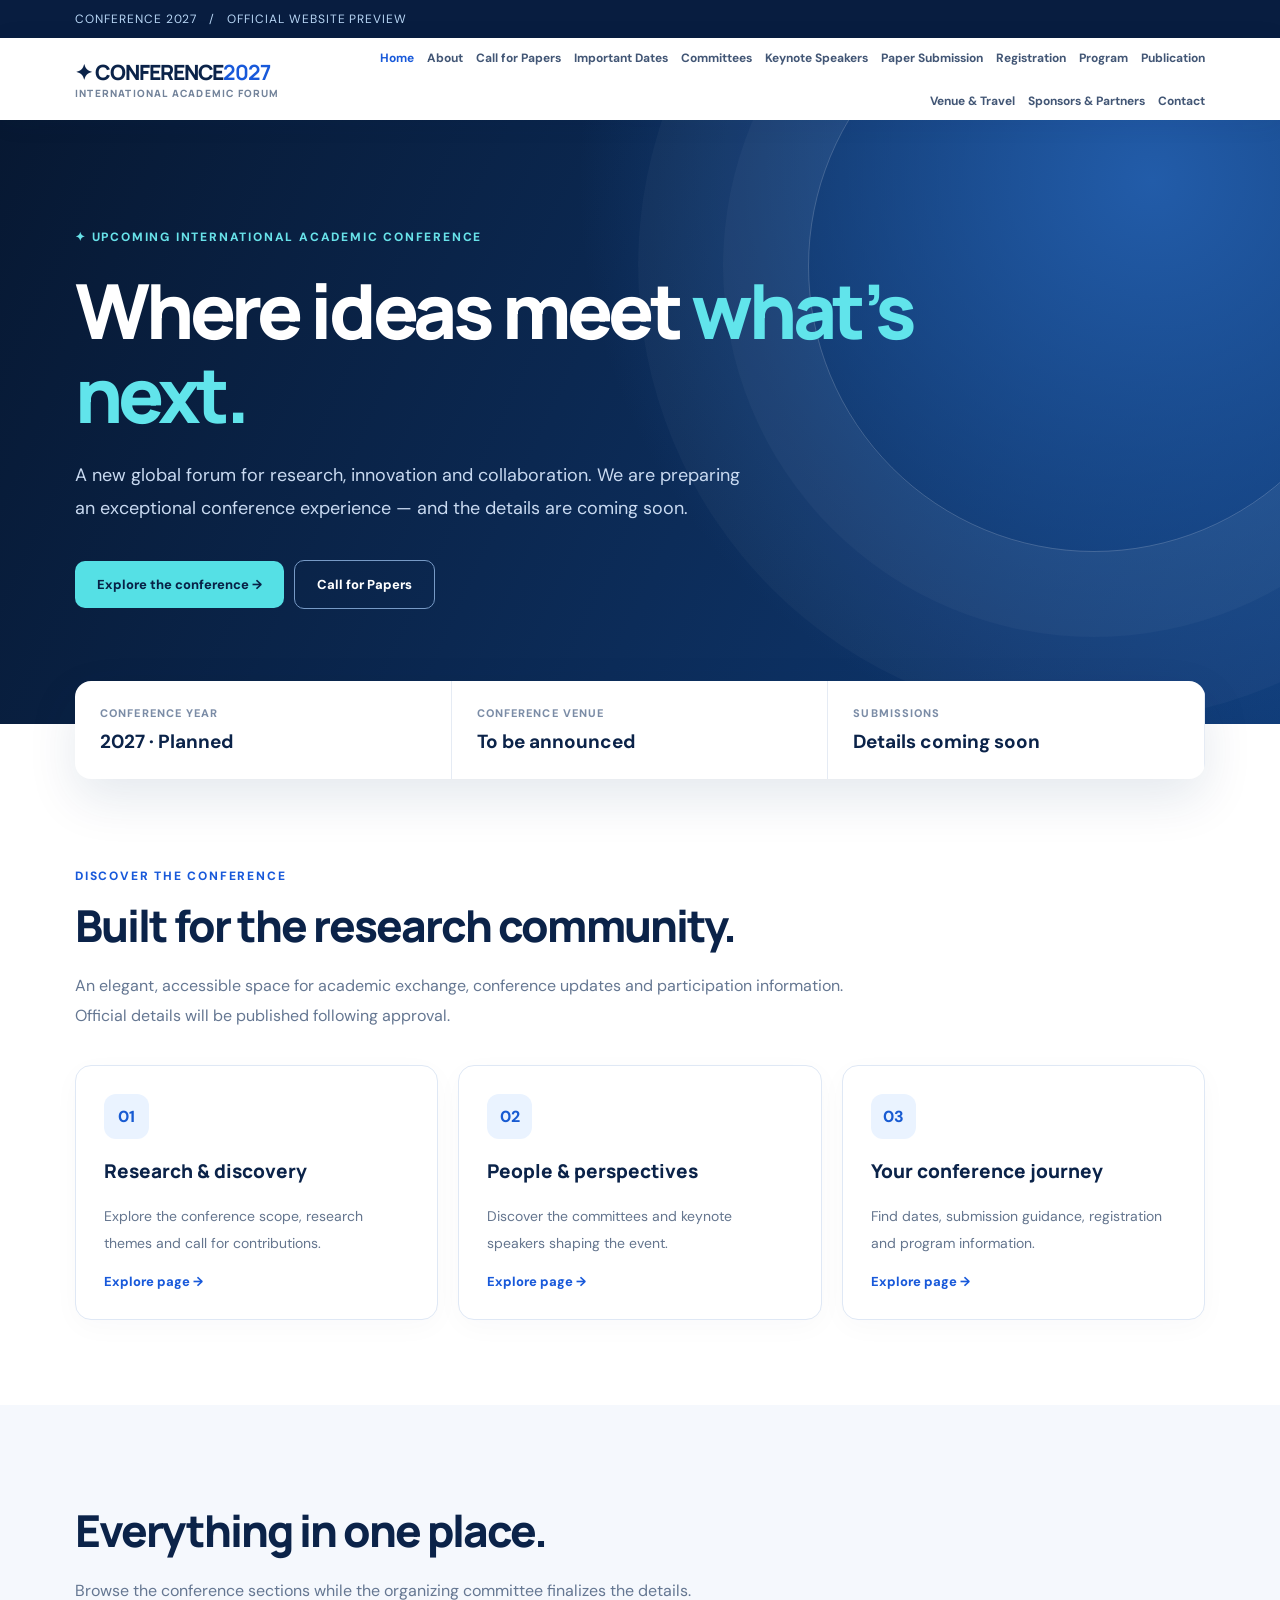
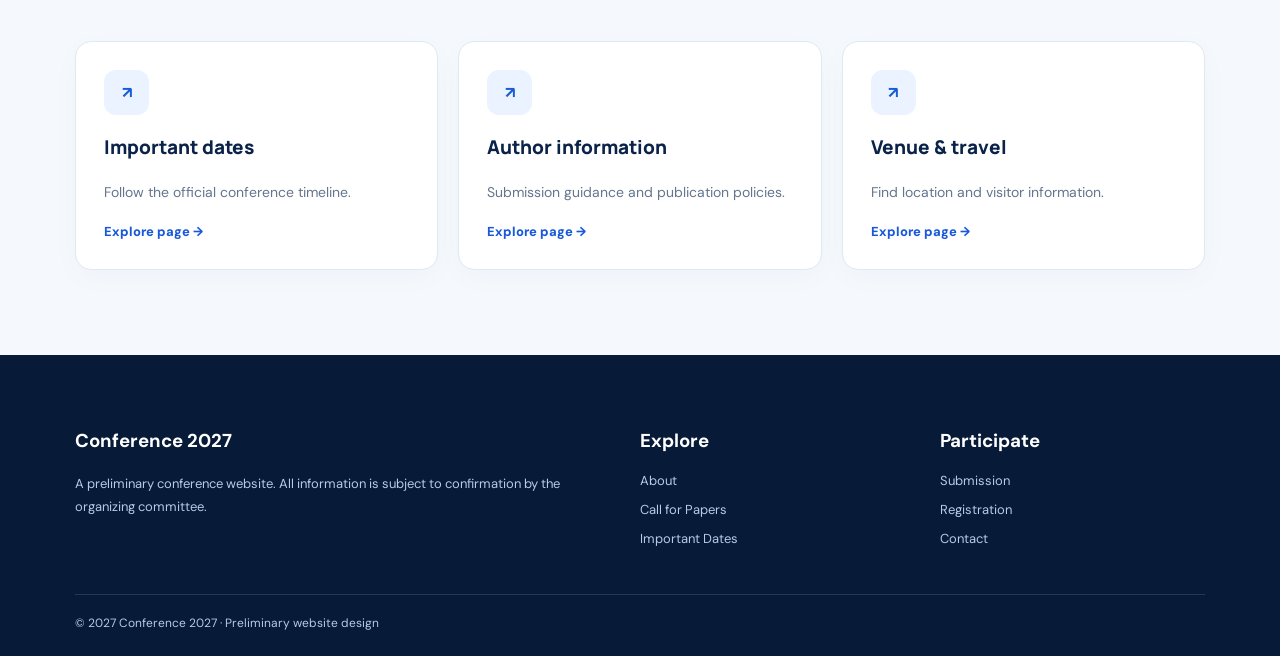
==== index.html @ f7d519e5 "Add conference website: index.html" ====
<!doctype html><html lang="en"><head><meta charset="utf-8"><meta name="viewport" content="width=device-width,initial-scale=1"><meta name="description" content="Upcoming international academic conference 2027."><title>Home | Conference 2027</title><link rel="stylesheet" href="assets/style.css"></head><body><div class="strip"><div class="container">CONFERENCE 2027 &nbsp; / &nbsp; OFFICIAL WEBSITE PREVIEW</div></div><header><div class="container head"><a class="brand" href="index.html">✦ CONFERENCE<b>2027</b><small>INTERNATIONAL ACADEMIC FORUM</small></a><button class="menu" aria-label="Toggle menu">☰ Menu</button><nav><a href="index.html">Home</a><a href="about.html">About</a><a href="cfp.html">Call for Papers</a><a href="dates.html">Important Dates</a><a href="committees.html">Committees</a><a href="keynotes.html">Keynote Speakers</a><a href="submission.html">Paper Submission</a><a href="registration.html">Registration</a><a href="program.html">Program</a><a href="publication.html">Publication</a><a href="venue.html">Venue & Travel</a><a href="sponsors.html">Sponsors & Partners</a><a href="contact.html">Contact</a></nav></div></header><section class="hero"><div class="container"><span class="eyebrow">✦ Upcoming international academic conference</span><h1>Where ideas meet <em>what’s next.</em></h1><p>A new global forum for research, innovation and collaboration. We are preparing an exceptional conference experience — and the details are coming soon.</p><a class="btn" href="about.html">Explore the conference →</a><a class="btn secondary" href="cfp.html">Call for Papers</a></div></section><div class="container"><div class="stats"><div><small>Conference year</small><strong>2027 · Planned</strong></div><div><small>Conference venue</small><strong>To be announced</strong></div><div><small>Submissions</small><strong>Details coming soon</strong></div></div></div><section class="section"><div class="container"><span class="eyebrow" style="color:#1859da">Discover the conference</span><h2>Built for the research community.</h2><p class="lead">An elegant, accessible space for academic exchange, conference updates and participation information. Official details will be published following approval.</p><div class="grid"><article class="card"><span class="icon">01</span><h3>Research & discovery</h3><p>Explore the conference scope, research themes and call for contributions.</p><a href="cfp.html">Explore page →</a></article><article class="card"><span class="icon">02</span><h3>People & perspectives</h3><p>Discover the committees and keynote speakers shaping the event.</p><a href="committees.html">Explore page →</a></article><article class="card"><span class="icon">03</span><h3>Your conference journey</h3><p>Find dates, submission guidance, registration and program information.</p><a href="dates.html">Explore page →</a></article></div></div></section><section class="section soft"><div class="container"><h2>Everything in one place.</h2><p class="lead">Browse the conference sections while the organizing committee finalizes the details.</p><div class="grid"><article class="card"><span class="icon">↗</span><h3>Important dates</h3><p>Follow the official conference timeline.</p><a href="dates.html">Explore page →</a></article><article class="card"><span class="icon">↗</span><h3>Author information</h3><p>Submission guidance and publication policies.</p><a href="submission.html">Explore page →</a></article><article class="card"><span class="icon">↗</span><h3>Venue & travel</h3><p>Find location and visitor information.</p><a href="venue.html">Explore page →</a></article></div></div></section><footer><div class="container"><div class="cols"><div><h3>Conference 2027</h3><p>A preliminary conference website. All information is subject to confirmation by the organizing committee.</p></div><div><h3>Explore</h3><a href="about.html">About</a><a href="cfp.html">Call for Papers</a><a href="dates.html">Important Dates</a></div><div><h3>Participate</h3><a href="submission.html">Submission</a><a href="registration.html">Registration</a><a href="contact.html">Contact</a></div></div><div class="copyright">© 2027 Conference 2027 · Preliminary website design</div></div></footer><script src="assets/main.js"></script></body></html>
---- assets/style.css ----
@import url('https://fonts.googleapis.com/css2?family=DM+Sans:wght@400;500;600;700;800&family=Manrope:wght@400;600;700;800&display=swap');:root{--ink:#0b2349;--blue:#1859da;--muted:#657792}*{box-sizing:border-box}body{margin:0;color:var(--ink);font-family:'DM Sans',Arial,sans-serif}a{text-decoration:none;color:inherit}.container{max-width:1180px;margin:auto;padding:0 25px}.strip{background:#081d40;color:#b8d6f5;padding:11px 0;font-size:12px;letter-spacing:.08em;text-transform:uppercase}header{background:white;position:sticky;top:0;z-index:10;box-shadow:0 3px 25px #102c5410}.head{display:flex;align-items:center;justify-content:space-between;min-height:82px;gap:22px}.brand{font:800 21px Manrope,Arial,sans-serif;letter-spacing:-.05em;white-space:nowrap}.brand b{color:var(--blue)}.brand small{display:block;color:#73839a;font-size:10px;letter-spacing:.12em}nav{display:flex;flex-wrap:wrap;justify-content:flex-end;gap:13px}nav a{font-size:12px;font-weight:700;color:#425675;padding:7px 0}nav a:hover,nav a.active{color:var(--blue)}.menu{display:none;border:0;background:#e8f2ff;padding:11px;border-radius:9px}.hero{background:radial-gradient(circle at 90% 10%,#225ca9,transparent 45%),linear-gradient(115deg,#071832,#103c78);color:#fff;position:relative;overflow:hidden}.hero:after{content:'';position:absolute;right:-100px;top:-140px;width:570px;height:570px;border:1px solid #ffffff33;border-radius:50%;box-shadow:0 0 0 85px #ffffff08,0 0 0 170px #ffffff07;pointer-events:none}.hero .container{position:relative;z-index:1;padding-top:105px;padding-bottom:115px}.eyebrow{font-size:12px;letter-spacing:.15em;text-transform:uppercase;font-weight:800;color:#68e2e9}.hero h1{font:800 clamp(43px,6vw,76px)/1.1 Manrope,Arial,sans-serif;letter-spacing:-.055em;max-width:850px;margin:23px 0}.hero h1 em{color:#61e4eb;font-style:normal}.hero p{font-size:18px;line-height:1.8;max-width:680px;color:#c9daf1}.btn{display:inline-block;padding:15px 22px;background:#55e0e5;color:#082146;font-weight:800;border-radius:10px;margin:18px 10px 0 0;font-size:13px}.btn.secondary{background:transparent;color:#fff;border:1px solid #779ac6}.stats{display:grid;grid-template-columns:repeat(3,1fr);background:#fff;border-radius:16px;box-shadow:0 20px 50px #092e5d1b;position:relative;margin-top:-43px;overflow:hidden}.stats div{padding:25px;border-right:1px solid #e5ebf4}.stats small{display:block;text-transform:uppercase;color:#7b8ca6;font-size:11px;font-weight:800;letter-spacing:.1em}.stats strong{display:block;margin-top:9px;font-size:19px}.section{padding:85px 0}.soft{background:#f5f8fd}.section h2{font:800 clamp(30px,4vw,44px) Manrope,Arial,sans-serif;letter-spacing:-.045em;margin:10px 0 16px}.lead{color:var(--muted);line-height:1.85;max-width:770px}.grid{display:grid;grid-template-columns:repeat(3,1fr);gap:20px;margin-top:35px}.card,.panel{background:#fff;border:1px solid #dfe8f5;border-radius:16px;padding:28px;box-shadow:0 7px 28px #112c4a07}.card .icon{display:grid;place-items:center;width:45px;height:45px;background:#eaf3ff;color:#185bd2;border-radius:12px;font-weight:800}.card h3,.panel h3{font:800 19px Manrope,Arial,sans-serif}.card p,.panel p,.panel li{font-size:14px;line-height:1.9;color:#64758e}.card a{color:var(--blue);font-size:13px;font-weight:800}.pagehead{background:linear-gradient(110deg,#071b3a,#15509a);color:white;padding:72px 0}.pagehead h1{font:800 clamp(35px,5vw,55px) Manrope,Arial,sans-serif;letter-spacing:-.05em;margin:12px 0}.pagehead p{color:#c7d9f0;line-height:1.8}.content{max-width:940px}.panel{margin:22px 0}.notice{background:#eaf4ff;border-left:4px solid #2a6de0;padding:18px 21px;border-radius:8px;color:#31577f;line-height:1.8}footer{background:#071a37;color:#b6cbe5;padding:55px 0 25px}footer .cols{display:grid;grid-template-columns:2fr 1fr 1fr;gap:35px}footer h3{color:white}footer a{display:block;margin:12px 0;font-size:13px}footer p{line-height:1.8;font-size:13px}.copyright{border-top:1px solid #ffffff20;margin-top:35px;padding-top:20px;font-size:12px}@media(max-width:900px){.menu{display:block}nav{display:none;position:absolute;top:82px;left:0;right:0;padding:20px;background:#fff;box-shadow:0 15px 25px #112c4a25}nav.open{display:grid;grid-template-columns:repeat(2,1fr)}.grid{grid-template-columns:repeat(2,1fr)}}@media(max-width:600px){.grid,.stats,footer .cols{grid-template-columns:1fr}.stats div{border-bottom:1px solid #e5ebf4}.hero .container{padding-top:75px;padding-bottom:95px}.section{padding:60px 0}.container{padding:0 18px}}
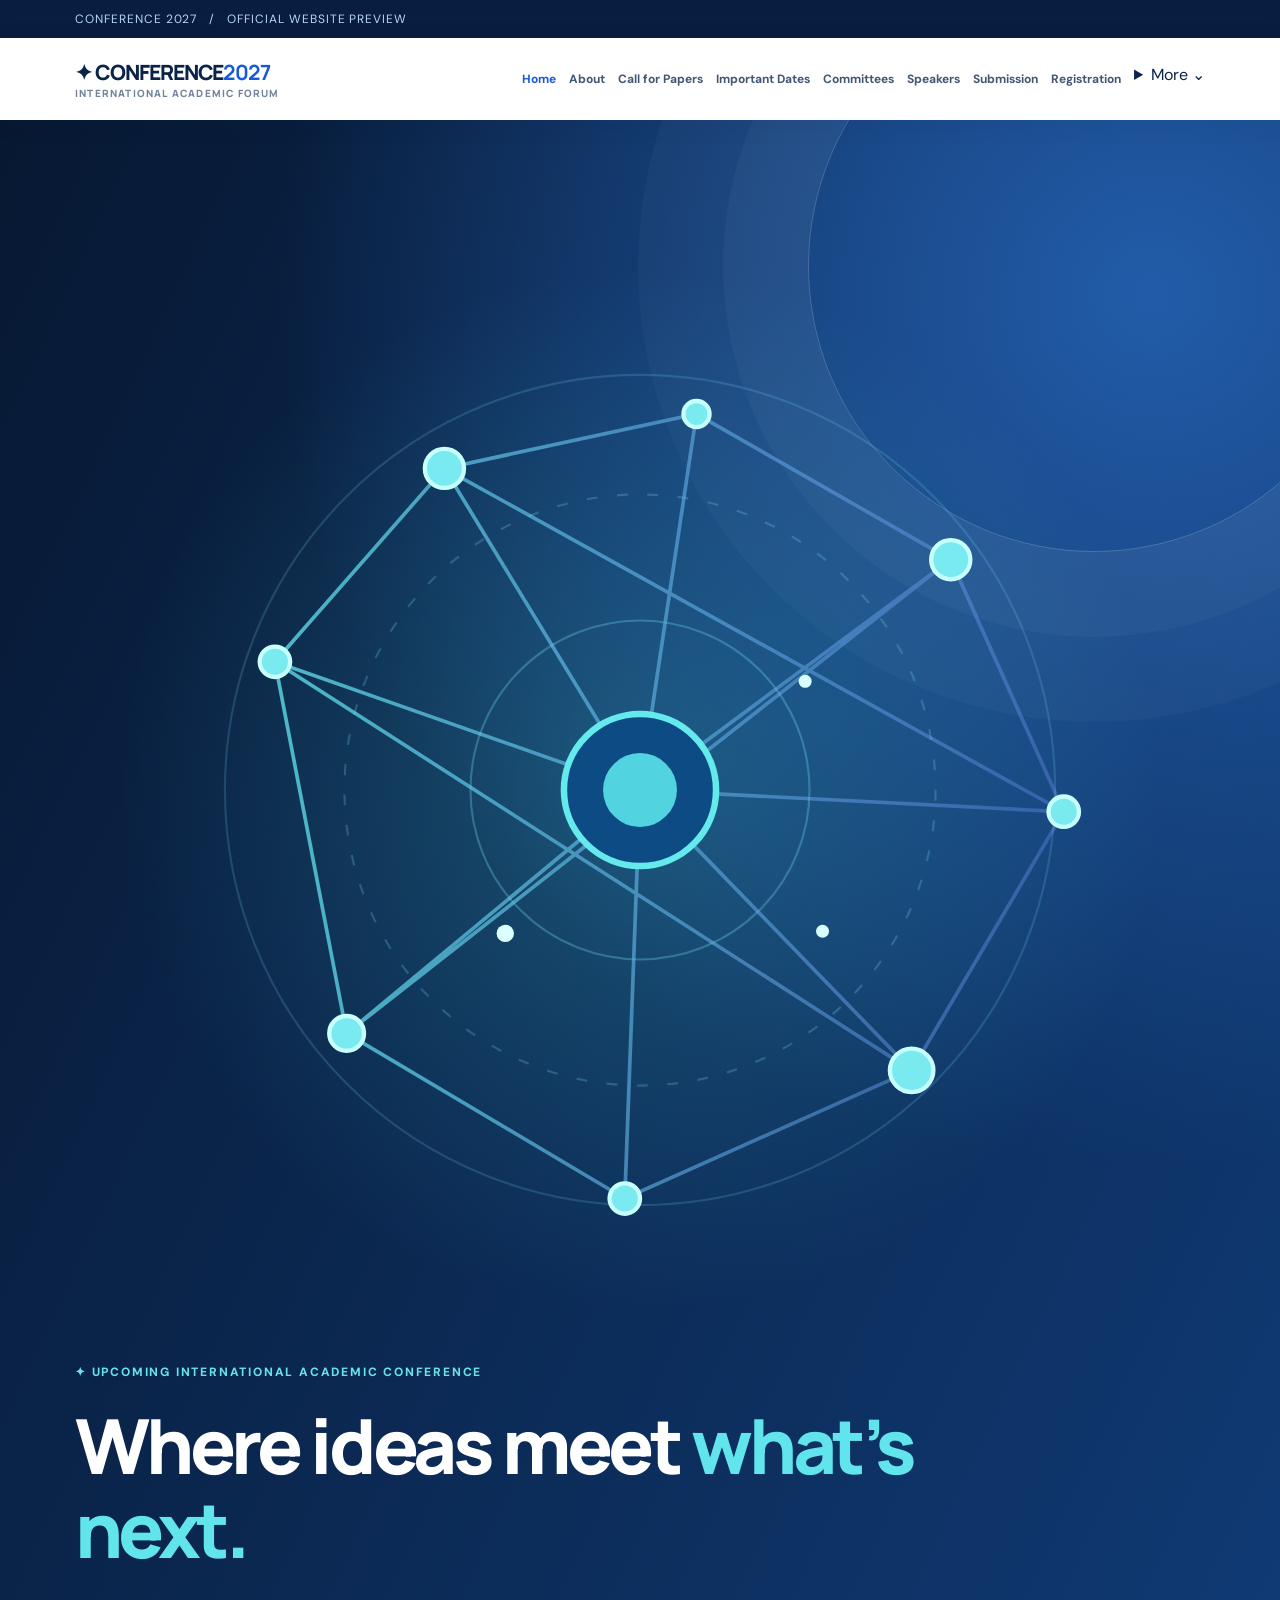
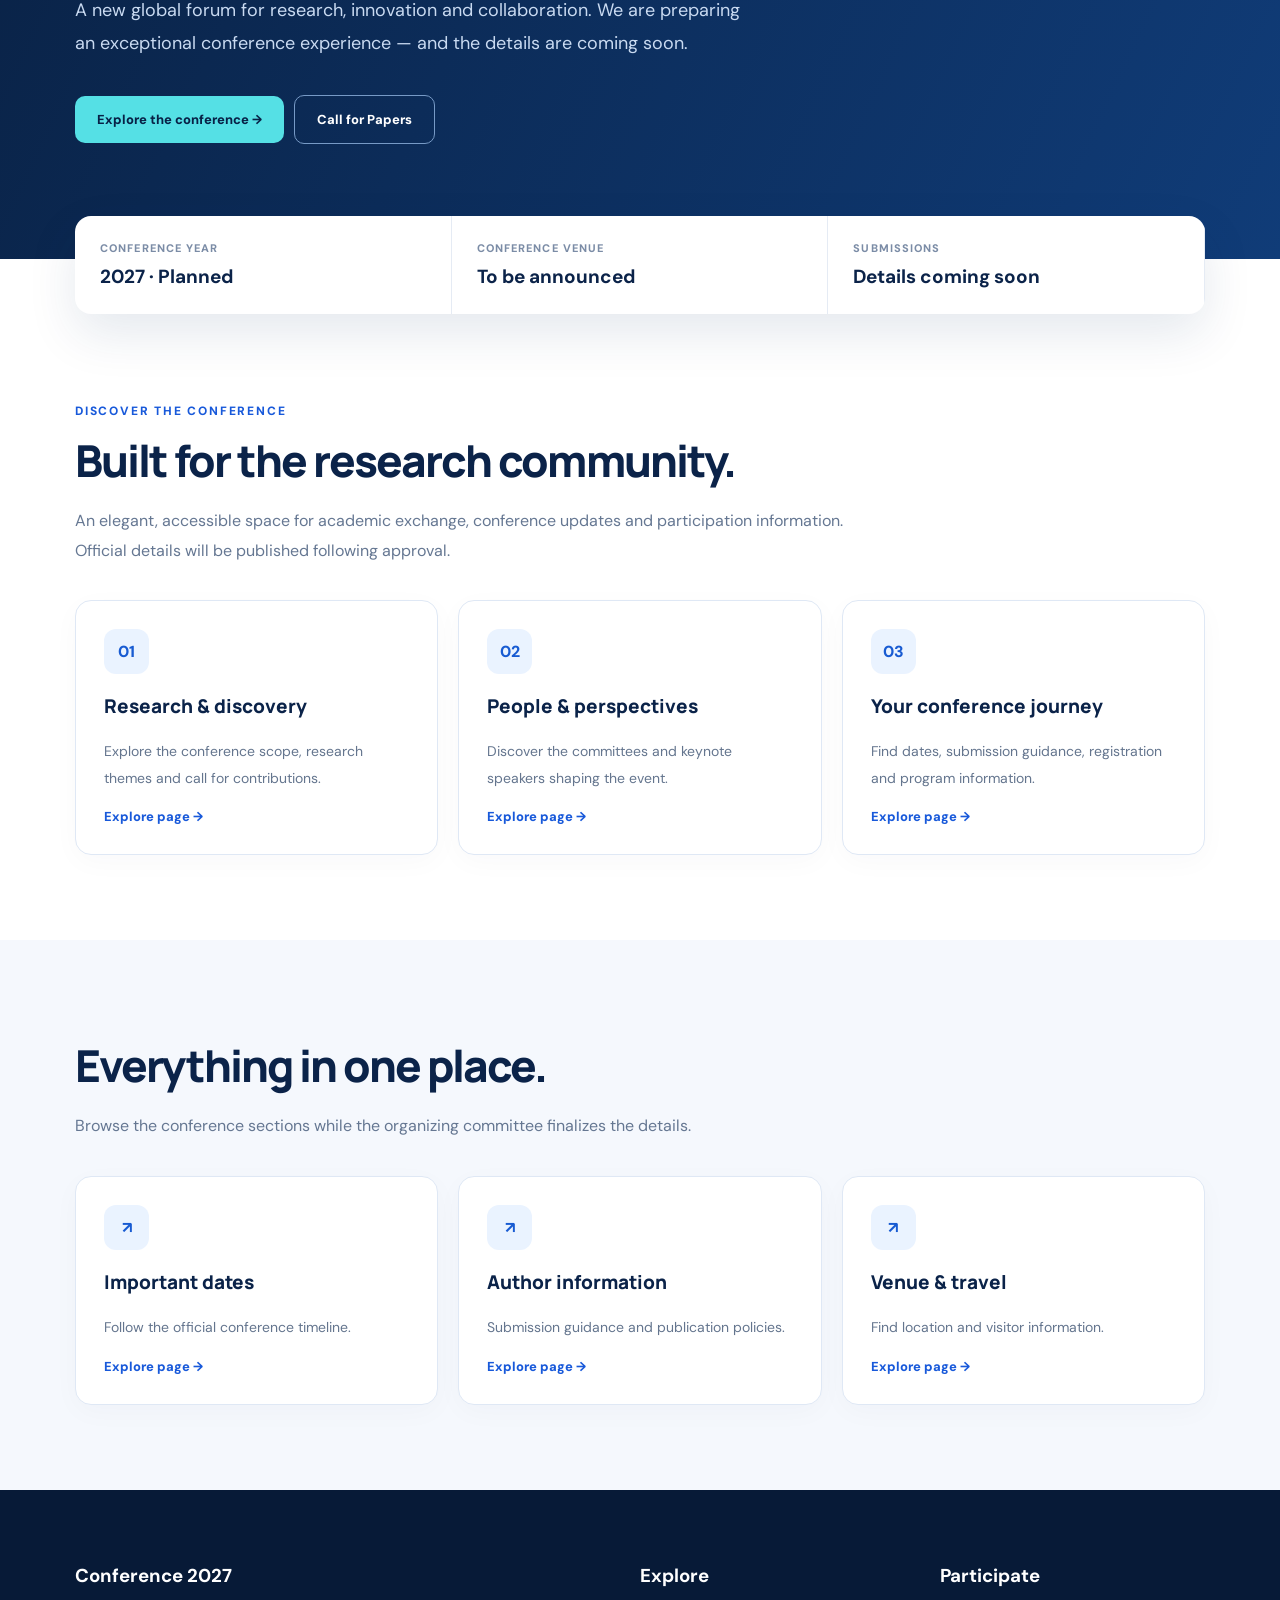
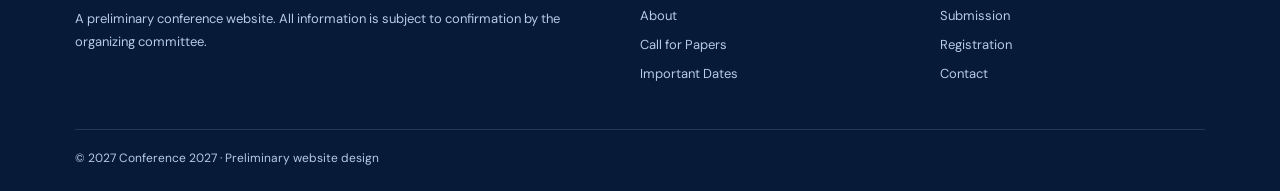
==== commit 51e41bbf: "Refine conference header and research network hero" ====
--- a/index.html
+++ b/index.html
@@ -1 +1 @@
-<!doctype html><html lang="en"><head><meta charset="utf-8"><meta name="viewport" content="width=device-width,initial-scale=1"><meta name="description" content="Upcoming international academic conference 2027."><title>Home | Conference 2027</title><link rel="stylesheet" href="assets/style.css"></head><body><div class="strip"><div class="container">CONFERENCE 2027 &nbsp; / &nbsp; OFFICIAL WEBSITE PREVIEW</div></div><header><div class="container head"><a class="brand" href="index.html">✦ CONFERENCE<b>2027</b><small>INTERNATIONAL ACADEMIC FORUM</small></a><button class="menu" aria-label="Toggle menu">☰ Menu</button><nav><a href="index.html">Home</a><a href="about.html">About</a><a href="cfp.html">Call for Papers</a><a href="dates.html">Important Dates</a><a href="committees.html">Committees</a><a href="keynotes.html">Keynote Speakers</a><a href="submission.html">Paper Submission</a><a href="registration.html">Registration</a><a href="program.html">Program</a><a href="publication.html">Publication</a><a href="venue.html">Venue & Travel</a><a href="sponsors.html">Sponsors & Partners</a><a href="contact.html">Contact</a></nav></div></header><section class="hero"><div class="container"><span class="eyebrow">✦ Upcoming international academic conference</span><h1>Where ideas meet <em>what’s next.</em></h1><p>A new global forum for research, innovation and collaboration. We are preparing an exceptional conference experience — and the details are coming soon.</p><a class="btn" href="about.html">Explore the conference →</a><a class="btn secondary" href="cfp.html">Call for Papers</a></div></section><div class="container"><div class="stats"><div><small>Conference year</small><strong>2027 · Planned</strong></div><div><small>Conference venue</small><strong>To be announced</strong></div><div><small>Submissions</small><strong>Details coming soon</strong></div></div></div><section class="section"><div class="container"><span class="eyebrow" style="color:#1859da">Discover the conference</span><h2>Built for the research community.</h2><p class="lead">An elegant, accessible space for academic exchange, conference updates and participation information. Official details will be published following approval.</p><div class="grid"><article class="card"><span class="icon">01</span><h3>Research & discovery</h3><p>Explore the conference scope, research themes and call for contributions.</p><a href="cfp.html">Explore page →</a></article><article class="card"><span class="icon">02</span><h3>People & perspectives</h3><p>Discover the committees and keynote speakers shaping the event.</p><a href="committees.html">Explore page →</a></article><article class="card"><span class="icon">03</span><h3>Your conference journey</h3><p>Find dates, submission guidance, registration and program information.</p><a href="dates.html">Explore page →</a></article></div></div></section><section class="section soft"><div class="container"><h2>Everything in one place.</h2><p class="lead">Browse the conference sections while the organizing committee finalizes the details.</p><div class="grid"><article class="card"><span class="icon">↗</span><h3>Important dates</h3><p>Follow the official conference timeline.</p><a href="dates.html">Explore page →</a></article><article class="card"><span class="icon">↗</span><h3>Author information</h3><p>Submission guidance and publication policies.</p><a href="submission.html">Explore page →</a></article><article class="card"><span class="icon">↗</span><h3>Venue & travel</h3><p>Find location and visitor information.</p><a href="venue.html">Explore page →</a></article></div></div></section><footer><div class="container"><div class="cols"><div><h3>Conference 2027</h3><p>A preliminary conference website. All information is subject to confirmation by the organizing committee.</p></div><div><h3>Explore</h3><a href="about.html">About</a><a href="cfp.html">Call for Papers</a><a href="dates.html">Important Dates</a></div><div><h3>Participate</h3><a href="submission.html">Submission</a><a href="registration.html">Registration</a><a href="contact.html">Contact</a></div></div><div class="copyright">© 2027 Conference 2027 · Preliminary website design</div></div></footer><script src="assets/main.js"></script></body></html>+<!doctype html><html lang="en"><head><meta charset="utf-8"><meta name="viewport" content="width=device-width,initial-scale=1"><meta name="description" content="Upcoming international academic conference 2027."><title>Home | Conference 2027</title><link rel="stylesheet" href="assets/style.css"></head><body><div class="strip"><div class="container">CONFERENCE 2027 &nbsp; / &nbsp; OFFICIAL WEBSITE PREVIEW</div></div><header><div class="container head"><a class="brand" href="index.html">✦ CONFERENCE<b>2027</b><small>INTERNATIONAL ACADEMIC FORUM</small></a><button class="menu" aria-label="Toggle menu">☰ Menu</button><nav aria-label="Main navigation"><a href="index.html">Home</a><a href="about.html">About</a><a href="cfp.html">Call for Papers</a><a href="dates.html">Important Dates</a><a href="committees.html">Committees</a><a href="keynotes.html">Speakers</a><a href="submission.html">Submission</a><a href="registration.html">Registration</a><details class="more-nav"><summary>More <span aria-hidden="true">⌄</span></summary><div class="more-links"><a href="program.html">Program</a><a href="publication.html">Publication</a><a href="venue.html">Venue & Travel</a><a href="sponsors.html">Sponsors & Partners</a><a href="contact.html">Contact</a></div></details></nav></div></header><section class="hero"><div class="container"><svg class="hero-visual" viewBox="0 0 520 520" role="img" aria-label="Abstract connected research network" xmlns="http://www.w3.org/2000/svg"><defs><radialGradient id="glow"><stop stop-color="#4de7ed" stop-opacity=".22"/><stop offset="1" stop-color="#4de7ed" stop-opacity="0"/></radialGradient><linearGradient id="lines"><stop stop-color="#61e8f1" stop-opacity=".75"/><stop offset="1" stop-color="#7b9dff" stop-opacity=".3"/></linearGradient></defs><circle cx="260" cy="260" r="240" fill="url(#glow)"/><circle cx="260" cy="260" r="191" fill="none" stroke="#7bd9f3" stroke-opacity=".18"/><circle cx="260" cy="260" r="136" fill="none" stroke="#7bd9f3" stroke-opacity=".24" stroke-dasharray="5 9"/><circle cx="260" cy="260" r="78" fill="none" stroke="#7bd9f3" stroke-opacity=".3"/><g fill="none" stroke="url(#lines)" stroke-width="1.7"><path d="M92 201 170 112 286 87 403 154 455 270 385 389 253 448 125 372 92 201 260 260 403 154M170 112 260 260 385 389M286 87 260 260 125 372M455 270 260 260 253 448M92 201 385 389M170 112 455 270M125 372 403 154"/></g><g fill="#79eaf0" stroke="#c8ffff" stroke-width="2"><circle cx="92" cy="201" r="7"/><circle cx="170" cy="112" r="9"/><circle cx="286" cy="87" r="6"/><circle cx="403" cy="154" r="9"/><circle cx="455" cy="270" r="7"/><circle cx="385" cy="389" r="10"/><circle cx="253" cy="448" r="7"/><circle cx="125" cy="372" r="8"/></g><circle cx="260" cy="260" r="35" fill="#0d4b84" stroke="#64e9ed" stroke-width="3"/><circle cx="260" cy="260" r="17" fill="#5ae4ea" opacity=".9"/><g fill="#d9ffff"><circle cx="336" cy="210" r="3"/><circle cx="198" cy="326" r="4"/><circle cx="344" cy="325" r="3"/></g></svg><span class="eyebrow">✦ Upcoming international academic conference</span><h1>Where ideas meet <em>what’s next.</em></h1><p>A new global forum for research, innovation and collaboration. We are preparing an exceptional conference experience — and the details are coming soon.</p><a class="btn" href="about.html">Explore the conference →</a><a class="btn secondary" href="cfp.html">Call for Papers</a></div></section><div class="container"><div class="stats"><div><small>Conference year</small><strong>2027 · Planned</strong></div><div><small>Conference venue</small><strong>To be announced</strong></div><div><small>Submissions</small><strong>Details coming soon</strong></div></div></div><section class="section"><div class="container"><span class="eyebrow" style="color:#1859da">Discover the conference</span><h2>Built for the research community.</h2><p class="lead">An elegant, accessible space for academic exchange, conference updates and participation information. Official details will be published following approval.</p><div class="grid"><article class="card"><span class="icon">01</span><h3>Research & discovery</h3><p>Explore the conference scope, research themes and call for contributions.</p><a href="cfp.html">Explore page →</a></article><article class="card"><span class="icon">02</span><h3>People & perspectives</h3><p>Discover the committees and keynote speakers shaping the event.</p><a href="committees.html">Explore page →</a></article><article class="card"><span class="icon">03</span><h3>Your conference journey</h3><p>Find dates, submission guidance, registration and program information.</p><a href="dates.html">Explore page →</a></article></div></div></section><section class="section soft"><div class="container"><h2>Everything in one place.</h2><p class="lead">Browse the conference sections while the organizing committee finalizes the details.</p><div class="grid"><article class="card"><span class="icon">↗</span><h3>Important dates</h3><p>Follow the official conference timeline.</p><a href="dates.html">Explore page →</a></article><article class="card"><span class="icon">↗</span><h3>Author information</h3><p>Submission guidance and publication policies.</p><a href="submission.html">Explore page →</a></article><article class="card"><span class="icon">↗</span><h3>Venue & travel</h3><p>Find location and visitor information.</p><a href="venue.html">Explore page →</a></article></div></div></section><footer><div class="container"><div class="cols"><div><h3>Conference 2027</h3><p>A preliminary conference website. All information is subject to confirmation by the organizing committee.</p></div><div><h3>Explore</h3><a href="about.html">About</a><a href="cfp.html">Call for Papers</a><a href="dates.html">Important Dates</a></div><div><h3>Participate</h3><a href="submission.html">Submission</a><a href="registration.html">Registration</a><a href="contact.html">Contact</a></div></div><div class="copyright">© 2027 Conference 2027 · Preliminary website design</div></div></footer><script src="assets/main.js"></script></body></html>
